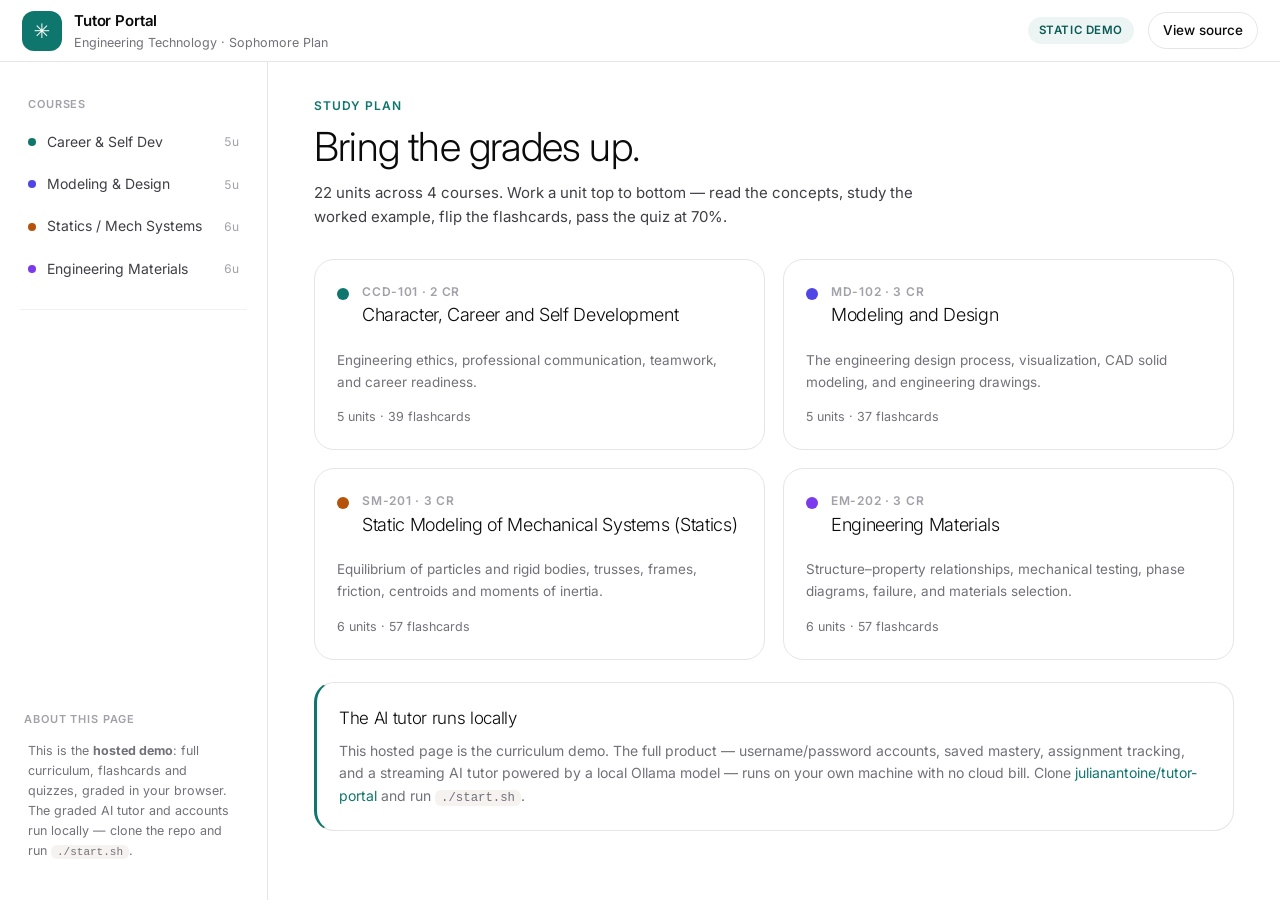
==== docs/index.html @ aa1f927e "Add hosted static demo (docs/) for GitHub Pages: full curriculum, flashcards, client-side graded qui" ====
<!DOCTYPE html>
<html lang="en">
<head>
<meta charset="UTF-8" />
<meta name="viewport" content="width=device-width, initial-scale=1.0" />
<title>Tutor Portal — Engineering Technology Study Plan</title>
<link rel="preconnect" href="https://fonts.googleapis.com" />
<link href="https://fonts.googleapis.com/css2?family=Inter:wght@300;400;500;600;700&display=swap" rel="stylesheet" />
<link rel="stylesheet" href="styles.css" />
<link rel="icon" href="data:image/svg+xml,%3Csvg xmlns='http://www.w3.org/2000/svg' viewBox='0 0 32 32'%3E%3Crect width='32' height='32' rx='8' fill='%230f766e'/%3E%3Ctext x='16' y='22' font-family='Inter,sans-serif' font-size='16' font-weight='700' fill='white' text-anchor='middle'%3E%E2%9C%B3%3C/text%3E%3C/svg%3E" />
</head>
<body>
<div class="app">
  <header class="topbar">
    <div class="brand-row small">
      <div class="logo">✳</div>
      <div><div class="brand-name">Tutor Portal</div><div class="brand-sub">Engineering Technology · Sophomore Plan</div></div>
    </div>
    <div class="topbar-right">
      <span class="pill" style="background:var(--accent-soft);color:var(--accent-ink)">static demo</span>
      <a class="btn btn-ghost btn-sm" href="https://github.com/julianantoine/tutor-portal" target="_blank" rel="noopener">View source</a>
    </div>
  </header>

  <div class="shell">
    <aside class="sidebar">
      <nav class="nav" id="navCourses"><div class="nav-label">Loading…</div></nav>
      <div class="side-sep"></div>
      <div class="side-foot">
        <div class="side-foot-title">About this page</div>
        <p class="muted" style="font-size:12.5px;padding:0 4px">
          This is the <strong>hosted demo</strong>: full curriculum, flashcards and quizzes,
          graded in your browser. The graded AI tutor and accounts run locally — clone the
          repo and run <code>./start.sh</code>.
        </p>
      </div>
    </aside>

    <main class="content" id="content"><div class="loading">Loading curriculum…</div></main>
  </div>
</div>
<script src="demo.js"></script>
</body>
</html>
---- docs/styles.css ----
/* =========================================================================
   Tutor Portal — clean, restrained design language
   Near-white warm canvas · Inter · thin headings · pill buttons ·
   layered sub-0.1 shadows · hairline borders · 20px cards
   ========================================================================= */

:root {
  --bg:      #ffffff;
  --bg-2:    #f5f5f5;
  --bg-3:    #f5f2ef;
  --ink:     #0a0a0a;
  --ink-2:   #3f3f46;
  --ink-3:   #71717a;
  --ink-4:   #a1a1aa;
  --border:  #e5e5e5;
  --border-soft: rgba(0,0,0,0.05);

  --accent:  #0f766e;
  --accent-ink: #0b5b55;
  --accent-soft: rgba(15,118,110,0.08);

  --green:  #15803d;  --green-soft:  rgba(21,128,61,0.10);
  --amber:  #b45309;  --amber-soft:  rgba(180,83,9,0.10);
  --red:    #b91c1c;  --red-soft:    rgba(185,28,28,0.10);
  --violet: #7c3aed;  --violet-soft: rgba(124,58,237,0.10);

  --head: "Inter", system-ui, -apple-system, "Segoe UI", Roboto, sans-serif;
  --body: "Inter", system-ui, -apple-system, "Segoe UI", Roboto, sans-serif;

  --radius: 20px;
  --radius-sm: 12px;
  --radius-xs: 9px;

  --shadow-sm: rgba(0,0,0,0.06) 0px 0px 0px 1px, rgba(0,0,0,0.04) 0px 1px 2px 0px;
  --shadow-md: rgba(0,0,0,0.06) 0px 0px 0px 1px, rgba(0,0,0,0.04) 0px 4px 12px -2px;
  --shadow-lg: rgba(0,0,0,0.07) 0px 0px 0px 1px, rgba(0,0,0,0.06) 0px 18px 40px -12px;

  --sidebar-w: 268px;
  --topbar-h: 62px;
}

* { box-sizing: border-box; }
[hidden] { display: none !important; }

html, body {
  margin: 0; padding: 0;
  background: var(--bg);
  color: var(--ink);
  font-family: var(--body);
  font-size: 15px;
  line-height: 1.6;
  -webkit-font-smoothing: antialiased;
}

h1, h2, h3, h4 { font-family: var(--head); font-weight: 300; letter-spacing: -0.02em; margin: 0; color: var(--ink); }
a { color: inherit; text-decoration: none; }
code { font-family: ui-monospace, SFMono-Regular, Menlo, monospace; font-size: 0.88em; background: var(--bg-3); padding: 1px 6px; border-radius: 6px; }
small { font-size: 12.5px; }

/* ------------------------------------------------------------ buttons */
.btn {
  font-family: var(--body);
  font-size: 14.5px;
  font-weight: 500;
  border: 1px solid transparent;
  border-radius: 9999px;
  padding: 10px 20px;
  cursor: pointer;
  transition: background .15s, border-color .15s, transform .05s, color .15s;
  white-space: nowrap;
}
.btn:active { transform: translateY(1px); }
.btn-primary { background: #000; color: #fff; }
.btn-primary:hover { background: #262626; }
.btn-accent { background: var(--accent); color: #fff; }
.btn-accent:hover { background: var(--accent-ink); }
.btn-ghost { background: transparent; color: var(--ink); border-color: var(--border); }
.btn-ghost:hover { border-color: var(--ink-4); background: var(--bg-2); }
.btn-sm { padding: 7px 14px; font-size: 13.5px; }
.btn-block { width: 100%; display: block; }
.btn[disabled] { opacity: .5; cursor: not-allowed; }

.icon-btn {
  background: transparent; border: none; cursor: pointer; font-size: 17px;
  color: var(--ink-2); width: 36px; height: 36px; border-radius: 10px;
  display: inline-flex; align-items: center; justify-content: center;
}
.icon-btn:hover { background: var(--bg-2); }

/* ============================================================ AUTH ==== */
.auth-wrap { min-height: 100vh; display: grid; grid-template-columns: 1fr 1.05fr; }
.auth-card {
  padding: 64px clamp(28px, 6vw, 84px);
  display: flex; flex-direction: column; justify-content: center;
  max-width: 620px; width: 100%;
}
.auth-aside {
  background: linear-gradient(180deg, #f5f2ef, #fff);
  border-left: 1px solid var(--border);
  display: flex; align-items: center; padding: 64px clamp(28px, 6vw, 84px);
}
.aside-inner { max-width: 460px; }
.aside-inner h2 { font-size: clamp(26px, 3vw, 36px); margin-bottom: 22px; }

.brand-row { display: flex; align-items: center; gap: 12px; margin-bottom: 34px; }
.brand-row.small { margin-bottom: 0; }
.logo {
  width: 40px; height: 40px; border-radius: 12px; background: var(--accent);
  color: #fff; display: grid; place-items: center; font-size: 20px; flex: none;
}
.brand-name { font-weight: 600; font-size: 15px; letter-spacing: -0.01em; }
.brand-sub { font-size: 12.5px; color: var(--ink-3); }

.auth-title { font-size: clamp(34px, 4.6vw, 46px); line-height: 1.05; margin-bottom: 14px; }
.auth-lede { color: var(--ink-2); font-size: 15.5px; margin: 0 0 30px; max-width: 44ch; }

.seg {
  display: inline-flex; background: var(--bg-2); border: 1px solid var(--border);
  border-radius: 9999px; padding: 3px; margin-bottom: 24px;
}
.seg-btn {
  border: none; background: transparent; border-radius: 9999px; cursor: pointer;
  padding: 8px 20px; font-size: 14px; font-weight: 500; color: var(--ink-3);
  font-family: var(--body);
}
.seg-btn.active { background: #fff; color: var(--ink); box-shadow: var(--shadow-sm); }

.field { display: block; margin-bottom: 16px; }
.field > span { display: block; font-size: 13px; font-weight: 500; color: var(--ink-2); margin-bottom: 7px; }
.field input {
  width: 100%; font-family: var(--body); font-size: 15px; color: var(--ink);
  background: var(--bg); border: 1px solid var(--border); border-radius: var(--radius-sm);
  padding: 11px 14px; outline: none; transition: border-color .15s, box-shadow .15s;
}
.field input:focus { border-color: var(--accent); box-shadow: 0 0 0 3px var(--accent-soft); }

.err { background: var(--red-soft); color: var(--red); font-size: 13.5px; padding: 10px 14px; border-radius: var(--radius-xs); margin-bottom: 14px; }

.demo-hint {
  margin-top: 26px; padding: 16px 18px; border: 1px dashed var(--border);
  border-radius: var(--radius-sm); font-size: 13px; color: var(--ink-3);
}
.demo-hint strong { display: block; color: var(--ink-2); margin-bottom: 8px; font-size: 12px; text-transform: uppercase; letter-spacing: .06em; }
.demo-hint div { margin: 4px 0; }

.chip {
  display: inline-block; font-size: 12px; font-weight: 600; letter-spacing: .07em;
  text-transform: uppercase; color: var(--accent); background: var(--accent-soft);
  border-radius: 9999px; padding: 5px 13px; margin-bottom: 18px;
}
.aside-list { list-style: none; padding: 0; margin: 22px 0 0; }
.aside-list li {
  display: flex; align-items: center; gap: 12px; padding: 13px 0;
  border-bottom: 1px solid var(--border-soft); font-size: 14.5px;
}
.aside-list .dot { width: 10px; height: 10px; border-radius: 50%; flex: none; }
.aside-list .a-sub { color: var(--ink-3); font-size: 12.5px; }

/* ============================================================ APP ==== */
.app { min-height: 100vh; }
.topbar {
  position: sticky; top: 0; z-index: 40; height: var(--topbar-h);
  display: flex; align-items: center; gap: 14px; padding: 0 22px;
  background: rgba(255,255,255,0.92); backdrop-filter: blur(10px);
  border-bottom: 1px solid var(--border);
}
.topbar-right { margin-left: auto; display: flex; align-items: center; gap: 14px; }
.whoami { font-size: 14px; font-weight: 500; color: var(--ink-2); }
.pill { font-size: 11.5px; font-weight: 600; text-transform: uppercase; letter-spacing: .05em; border-radius: 9999px; padding: 4px 11px; }
.role-pill { background: var(--bg-3); color: var(--ink-2); }
.role-pill.tutor { background: var(--accent-soft); color: var(--accent-ink); }
.tutor-status { font-size: 15px; color: var(--ink-4); }
.tutor-status.on { color: var(--green); }
.tutor-status.off { color: var(--red); }

.shell { display: grid; grid-template-columns: var(--sidebar-w) 1fr; min-height: calc(100vh - var(--topbar-h)); }

.sidebar {
  border-right: 1px solid var(--border); background: var(--bg);
  padding: 22px 16px; display: flex; flex-direction: column; gap: 6px;
  position: sticky; top: var(--topbar-h); height: calc(100vh - var(--topbar-h)); overflow-y: auto;
}
.nav { display: flex; flex-direction: column; gap: 2px; }
.nav-label { font-size: 11px; font-weight: 600; letter-spacing: .08em; text-transform: uppercase; color: var(--ink-4); padding: 12px 12px 6px; }
.nav-item {
  display: flex; align-items: center; gap: 11px; padding: 9px 12px; border-radius: 10px;
  font-size: 14px; color: var(--ink-2); cursor: pointer; transition: background .12s, color .12s;
}
.nav-item:hover { background: var(--bg-2); }
.nav-item.active { background: var(--bg-3); color: var(--ink); font-weight: 500; }
.ni-ico { width: 18px; text-align: center; color: var(--ink-3); font-size: 13px; }
.nav-item.active .ni-ico { color: var(--accent); }
.nav-dot { width: 8px; height: 8px; border-radius: 50%; flex: none; }
.nav-item .m-pct { margin-left: auto; font-size: 12px; color: var(--ink-4); font-variant-numeric: tabular-nums; }
.side-sep { height: 1px; background: var(--border-soft); margin: 14px 4px; }
.badge { background: var(--accent); color: #fff; font-size: 11px; border-radius: 9999px; padding: 1px 7px; margin-left: auto; font-weight: 600; }

.side-foot { margin-top: auto; padding: 18px 8px 4px; }
.side-foot-title { font-size: 11px; font-weight: 600; letter-spacing: .08em; text-transform: uppercase; color: var(--ink-4); margin-bottom: 6px; }
.ring-wrap { position: relative; width: 120px; height: 120px; margin: 0 auto; }
.ring { transform: rotate(-90deg); }
.ring-bg { fill: none; stroke: var(--bg-3); stroke-width: 10; }
.ring-fg { fill: none; stroke: var(--accent); stroke-width: 10; stroke-linecap: round; stroke-dasharray: 327; stroke-dashoffset: 327; transition: stroke-dashoffset .6s ease; }
.ring-label { position: absolute; inset: 0; display: flex; flex-direction: column; align-items: center; justify-content: center; }
.ring-label span { font-size: 25px; font-weight: 300; letter-spacing: -0.02em; }
.ring-label small { font-size: 11px; color: var(--ink-3); }

.content { padding: 34px clamp(22px, 3.6vw, 52px) 80px; max-width: 1180px; }
.loading { color: var(--ink-3); padding: 40px 0; }

/* -------- page header -------- */
.page-head { margin-bottom: 30px; }
.page-head .eyebrow { font-size: 12px; font-weight: 600; letter-spacing: .07em; text-transform: uppercase; color: var(--accent); margin-bottom: 10px; }
.page-head h1 { font-size: clamp(28px, 3.4vw, 40px); line-height: 1.1; }
.page-head p { color: var(--ink-2); margin: 12px 0 0; max-width: 68ch; }

/* -------- cards / grids -------- */
.grid { display: grid; gap: 18px; }
.grid-2 { grid-template-columns: repeat(2, 1fr); }
.grid-3 { grid-template-columns: repeat(3, 1fr); }
.grid-4 { grid-template-columns: repeat(4, 1fr); }

.card {
  background: var(--bg); border: 1px solid var(--border); border-radius: var(--radius);
  padding: 22px; transition: border-color .15s, box-shadow .15s, transform .15s;
}
.card.hoverable { cursor: pointer; }
.card.hoverable:hover { border-color: var(--ink-4); box-shadow: var(--shadow-md); transform: translateY(-2px); }
.card-top { display: flex; align-items: center; gap: 10px; margin-bottom: 8px; }
.card h3 { font-size: 19px; margin-bottom: 6px; }
.card .muted { color: var(--ink-3); font-size: 13.5px; }

.stat-card { text-align: left; }
.stat-card .big { font-size: 38px; font-weight: 300; letter-spacing: -0.02em; line-height: 1; }
.stat-card .lbl { color: var(--ink-3); font-size: 13px; margin-top: 6px; }

.course-card { display: flex; flex-direction: column; gap: 14px; }
.course-card .course-head { display: flex; align-items: flex-start; gap: 13px; }
.course-card .cc-dot { width: 12px; height: 12px; border-radius: 50%; margin-top: 6px; flex: none; }
.course-card .cc-code { font-size: 12px; font-weight: 600; letter-spacing: .06em; color: var(--ink-4); text-transform: uppercase; }
.course-card h3 { font-size: 18px; }
.course-card .cc-blurb { color: var(--ink-3); font-size: 13.5px; margin: 0; }
.meter { height: 7px; border-radius: 9999px; background: var(--bg-3); overflow: hidden; }
.meter > i { display: block; height: 100%; border-radius: 9999px; transition: width .5s ease; }
.meter-row { display: flex; align-items: center; gap: 10px; font-size: 12.5px; color: var(--ink-3); }
.meter-row .meter { flex: 1; }

/* -------- unit list -------- */
.unit-row {
  display: flex; align-items: center; gap: 16px; padding: 16px 18px;
  border: 1px solid var(--border); border-radius: var(--radius-sm); margin-bottom: 10px;
  background: var(--bg); cursor: pointer; transition: border-color .15s, box-shadow .15s;
}
.unit-row:hover { border-color: var(--ink-4); box-shadow: var(--shadow-sm); }
.unit-row .u-num { width: 30px; height: 30px; border-radius: 9px; background: var(--bg-3); color: var(--ink-2); display: grid; place-items: center; font-size: 13px; font-weight: 600; flex: none; }
.unit-row .u-main { flex: 1; min-width: 0; }
.unit-row .u-title { font-weight: 500; font-size: 15px; }
.unit-row .u-sum { color: var(--ink-3); font-size: 13px; margin-top: 2px; overflow: hidden; text-overflow: ellipsis; white-space: nowrap; }
.unit-row .u-right { display: flex; align-items: center; gap: 12px; flex: none; }
.mini-bar { width: 90px; height: 6px; border-radius: 9999px; background: var(--bg-3); overflow: hidden; }
.mini-bar > i { display: block; height: 100%; }
.u-pct { font-size: 12.5px; color: var(--ink-3); width: 38px; text-align: right; font-variant-numeric: tabular-nums; }

/* -------- unit detail -------- */
.tabs { display: flex; gap: 4px; border-bottom: 1px solid var(--border); margin: 24px 0 26px; flex-wrap: wrap; }
.tab {
  background: none; border: none; cursor: pointer; font-family: var(--body); font-size: 14.5px;
  color: var(--ink-3); padding: 11px 16px; border-bottom: 2px solid transparent; margin-bottom: -1px;
}
.tab:hover { color: var(--ink); }
.tab.active { color: var(--ink); border-bottom-color: var(--accent); font-weight: 500; }
.tab-panel { display: none; }
.tab-panel.active { display: block; }

.learn-block { margin-bottom: 26px; }
.learn-block h3 { font-size: 20px; margin-bottom: 12px; }
.concept { padding: 14px 0; border-bottom: 1px solid var(--border-soft); }
.concept:last-child { border-bottom: none; }
.concept .c-t { font-weight: 600; font-size: 14.5px; }
.concept .c-d { color: var(--ink-2); font-size: 14px; margin-top: 3px; }

.formula {
  display: flex; align-items: baseline; gap: 14px; padding: 13px 16px; border: 1px solid var(--border);
  border-radius: var(--radius-sm); margin-bottom: 9px; background: var(--bg);
}
.formula .f-name { font-weight: 600; font-size: 13.5px; min-width: 180px; }
.formula .f-eq { font-family: ui-monospace, SFMono-Regular, Menlo, monospace; font-size: 14.5px; color: var(--accent-ink); background: var(--accent-soft); padding: 3px 10px; border-radius: 8px; }
.formula .f-note { color: var(--ink-3); font-size: 12.5px; margin-left: auto; text-align: right; }

.example-card { background: var(--bg-3); border: 1px solid var(--border); border-radius: var(--radius); padding: 22px; }
.example-card h4 { font-size: 15px; margin-bottom: 12px; }
.example-card ol { margin: 0 0 14px; padding-left: 20px; }
.example-card ol li { margin-bottom: 6px; font-size: 14px; color: var(--ink-2); }
.answer-box { background: #fff; border: 1px solid var(--border); border-left: 3px solid var(--accent); border-radius: 10px; padding: 13px 16px; font-size: 14px; }
.answer-box strong { color: var(--accent-ink); }

.trap { display: flex; gap: 11px; padding: 11px 0; font-size: 14px; color: var(--ink-2); }
.trap::before { content: "⚑"; color: var(--amber); flex: none; }
.practice-item { padding: 14px 16px; border: 1px solid var(--border); border-radius: var(--radius-sm); margin-bottom: 10px; }
.practice-q { font-size: 14.5px; }
.reveal-btn { margin-top: 10px; }
.practice-a { margin-top: 10px; font-size: 14px; color: var(--ink-2); background: var(--bg-3); border-radius: 9px; padding: 11px 14px; }

/* -------- flashcard -------- */
.fc-wrap { max-width: 560px; }
.fc {
  perspective: 1200px; height: 300px; margin-bottom: 18px; cursor: pointer;
}
.fc-inner { position: relative; width: 100%; height: 100%; transition: transform .5s; transform-style: preserve-3d; }
.fc.flipped .fc-inner { transform: rotateY(180deg); }
.fc-face {
  position: absolute; inset: 0; backface-visibility: hidden; border-radius: var(--radius);
  display: flex; flex-direction: column; align-items: center; justify-content: center; text-align: center;
  padding: 34px; border: 1px solid var(--border);
}
.fc-front { background: var(--bg); }
.fc-back { background: var(--accent-soft); transform: rotateY(180deg); }
.fc-face .fc-kicker { font-size: 11px; font-weight: 600; letter-spacing: .08em; text-transform: uppercase; color: var(--ink-4); margin-bottom: 14px; }
.fc-face .fc-text { font-size: 20px; font-weight: 400; line-height: 1.4; }
.fc-face .fc-text.small { font-size: 16px; font-weight: 300; }
.fc-controls { display: flex; align-items: center; gap: 12px; }
.fc-counter { margin-left: auto; font-size: 13px; color: var(--ink-3); font-variant-numeric: tabular-nums; }

/* -------- quiz -------- */
.quiz-q { border: 1px solid var(--border); border-radius: var(--radius); padding: 22px; margin-bottom: 16px; }
.quiz-q .qq-text { font-size: 15.5px; font-weight: 500; margin-bottom: 14px; }
.opt { display: flex; align-items: center; gap: 12px; padding: 12px 15px; border: 1px solid var(--border); border-radius: var(--radius-xs); margin-bottom: 8px; cursor: pointer; font-size: 14.5px; transition: border-color .12s, background .12s; }
.opt:hover { border-color: var(--ink-4); background: var(--bg-2); }
.opt input { accent-color: var(--accent); }
.opt.sel { border-color: var(--accent); background: var(--accent-soft); }
.opt.right { border-color: var(--green); background: var(--green-soft); }
.opt.wrong { border-color: var(--red); background: var(--red-soft); }
.quiz-explain { margin-top: 12px; font-size: 13.5px; color: var(--ink-2); background: var(--bg-3); border-radius: 9px; padding: 11px 14px; }
.result-banner { border-radius: var(--radius); padding: 22px; margin-bottom: 22px; display: flex; align-items: center; gap: 18px; }
.result-banner.pass { background: var(--green-soft); }
.result-banner.fail { background: var(--amber-soft); }
.result-banner .rb-score { font-size: 40px; font-weight: 300; letter-spacing: -0.02em; }
.result-banner .rb-txt strong { display: block; font-size: 15px; }
.result-banner .rb-txt small { color: var(--ink-2); }

/* -------- tutor chat -------- */
.chat-layout { display: grid; grid-template-columns: 258px 1fr; gap: 20px; height: calc(100vh - var(--topbar-h) - 120px); min-height: 460px; }
.chat-side { border: 1px solid var(--border); border-radius: var(--radius); padding: 16px; overflow-y: auto; }
.chat-side h4 { font-size: 13px; text-transform: uppercase; letter-spacing: .06em; color: var(--ink-4); margin-bottom: 12px; }
.chat-sess { padding: 9px 11px; border-radius: 9px; font-size: 13.5px; cursor: pointer; color: var(--ink-2); overflow: hidden; text-overflow: ellipsis; white-space: nowrap; }
.chat-sess:hover { background: var(--bg-2); }
.chat-sess.active { background: var(--bg-3); color: var(--ink); font-weight: 500; }
.chat-main { display: flex; flex-direction: column; border: 1px solid var(--border); border-radius: var(--radius); overflow: hidden; }
.chat-context { padding: 12px 18px; border-bottom: 1px solid var(--border); display: flex; align-items: center; gap: 12px; flex-wrap: wrap; font-size: 13px; color: var(--ink-3); background: var(--bg-3); }
.chat-context select { font-family: var(--body); font-size: 13px; border: 1px solid var(--border); border-radius: 8px; padding: 5px 10px; background: #fff; color: var(--ink); }
.chat-stream { flex: 1; overflow-y: auto; padding: 22px; display: flex; flex-direction: column; gap: 16px; }
.msg { max-width: 78%; }
.msg .bubble { padding: 12px 16px; border-radius: 16px; font-size: 14.5px; line-height: 1.62; white-space: pre-wrap; overflow-wrap: anywhere; }
.msg.user { align-self: flex-end; }
.msg.user .bubble { background: #000; color: #fff; border-bottom-right-radius: 5px; }
.msg.assistant .bubble { background: var(--bg-3); color: var(--ink); border-bottom-left-radius: 5px; }
.msg .role-tag { font-size: 11px; font-weight: 600; letter-spacing: .06em; text-transform: uppercase; color: var(--ink-4); margin-bottom: 5px; }
.msg.user .role-tag { text-align: right; }
.typing { color: var(--ink-3); font-size: 14px; padding: 4px 2px; }
.typing::after { content: "▍"; animation: blink 1s steps(2) infinite; }
@keyframes blink { 50% { opacity: 0; } }
.chat-input { border-top: 1px solid var(--border); padding: 14px; display: flex; gap: 11px; align-items: flex-end; }
.chat-input textarea {
  flex: 1; font-family: var(--body); font-size: 14.5px; resize: none; border: 1px solid var(--border);
  border-radius: 14px; padding: 11px 14px; outline: none; max-height: 160px; min-height: 44px;
}
.chat-input textarea:focus { border-color: var(--accent); box-shadow: 0 0 0 3px var(--accent-soft); }

/* -------- table -------- */
.table { width: 100%; border-collapse: collapse; font-size: 14px; }
.table th { text-align: left; font-size: 12px; text-transform: uppercase; letter-spacing: .05em; color: var(--ink-4); font-weight: 600; padding: 9px 12px; border-bottom: 1px solid var(--border); }
.table td { padding: 12px; border-bottom: 1px solid var(--border-soft); }
.table tr:last-child td { border-bottom: none; }
.tag { display: inline-block; font-size: 12px; border-radius: 9999px; padding: 3px 11px; font-weight: 500; }
.tag.ok { background: var(--green-soft); color: var(--green); }
.tag.warn { background: var(--amber-soft); color: var(--amber); }
.tag.bad { background: var(--red-soft); color: var(--red); }
.tag.neutral { background: var(--bg-3); color: var(--ink-2); }

.empty { text-align: center; color: var(--ink-3); padding: 46px 20px; border: 1px dashed var(--border); border-radius: var(--radius); }

/* -------- modal -------- */
.modal-overlay { position: fixed; inset: 0; background: rgba(20,20,20,0.42); z-index: 90; display: none; align-items: center; justify-content: center; padding: 22px; }
.modal-overlay.open { display: flex; }
.modal { background: #fff; border-radius: var(--radius); width: 100%; max-width: 640px; max-height: 86vh; display: flex; flex-direction: column; box-shadow: var(--shadow-lg); }
.modal-head { display: flex; align-items: center; padding: 20px 22px; border-bottom: 1px solid var(--border); }
.modal-head h3 { font-size: 18px; }
.modal-head .icon-btn { margin-left: auto; }
.modal-body { padding: 22px; overflow-y: auto; }

/* -------- misc -------- */
.stack > * + * { margin-top: 14px; }
.row { display: flex; align-items: center; gap: 12px; flex-wrap: wrap; }
.row-between { display: flex; align-items: center; justify-content: space-between; gap: 12px; flex-wrap: wrap; }
.spacer { flex: 1; }
.muted { color: var(--ink-3); }
.only-mobile { display: none; }

@media (max-width: 1080px) {
  .grid-4 { grid-template-columns: repeat(2, 1fr); }
  .grid-3 { grid-template-columns: repeat(2, 1fr); }
}
@media (max-width: 900px) {
  .auth-wrap { grid-template-columns: 1fr; }
  .auth-aside { display: none; }
  .shell { grid-template-columns: 1fr; }
  .sidebar { position: fixed; left: 0; top: var(--topbar-h); z-index: 50; width: 280px; transform: translateX(-102%); transition: transform .22s ease; box-shadow: var(--shadow-lg); }
  .sidebar.open { transform: translateX(0); }
  .only-mobile { display: inline-flex; }
  .grid-2, .grid-3, .grid-4 { grid-template-columns: 1fr; }
  .chat-layout { grid-template-columns: 1fr; height: auto; }
  .chat-side { display: none; }
  .chat-stream { max-height: 60vh; }
}
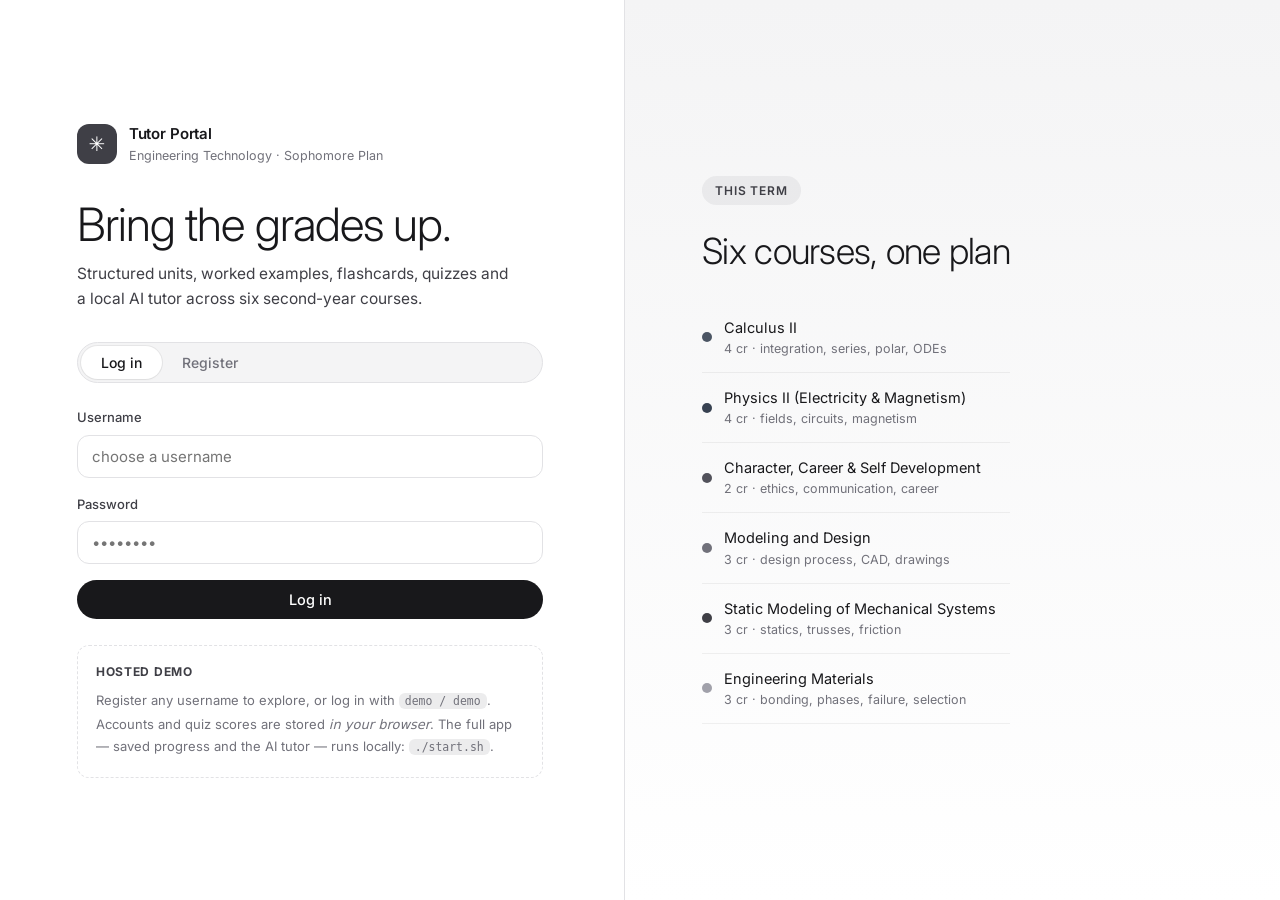
==== commit 401c0591: "Add Calculus II + Physics II (6 courses / 34 units), professional gray theme, hosted register/login " ====
--- a/docs/index.html
+++ b/docs/index.html
@@ -7,38 +7,86 @@
 <link rel="preconnect" href="https://fonts.googleapis.com" />
 <link href="https://fonts.googleapis.com/css2?family=Inter:wght@300;400;500;600;700&display=swap" rel="stylesheet" />
 <link rel="stylesheet" href="styles.css" />
-<link rel="icon" href="data:image/svg+xml,%3Csvg xmlns='http://www.w3.org/2000/svg' viewBox='0 0 32 32'%3E%3Crect width='32' height='32' rx='8' fill='%230f766e'/%3E%3Ctext x='16' y='22' font-family='Inter,sans-serif' font-size='16' font-weight='700' fill='white' text-anchor='middle'%3E%E2%9C%B3%3C/text%3E%3C/svg%3E" />
+<link rel="icon" href="data:image/svg+xml,%3Csvg xmlns='http://www.w3.org/2000/svg' viewBox='0 0 32 32'%3E%3Crect width='32' height='32' rx='8' fill='%2327272a'/%3E%3Ctext x='16' y='22' font-family='Inter,sans-serif' font-size='16' font-weight='700' fill='white' text-anchor='middle'%3E%E2%9C%B3%3C/text%3E%3C/svg%3E" />
 </head>
 <body>
-<div class="app">
+
+<!-- ======================= AUTH (hosted demo) ======================= -->
+<div id="authView" class="auth-wrap">
+  <div class="auth-card">
+    <div class="brand-row">
+      <div class="logo">✳</div>
+      <div><div class="brand-name">Tutor Portal</div><div class="brand-sub">Engineering Technology · Sophomore Plan</div></div>
+    </div>
+    <h1 class="auth-title">Bring the grades up.</h1>
+    <p class="auth-lede">Structured units, worked examples, flashcards, quizzes and a local AI tutor across six second-year courses.</p>
+
+    <div class="seg" id="authSeg">
+      <button class="seg-btn active" data-mode="login">Log in</button>
+      <button class="seg-btn" data-mode="register">Register</button>
+    </div>
+
+    <form id="authForm" autocomplete="on">
+      <label class="field"><span>Username</span>
+        <input id="authUser" type="text" autocomplete="username" placeholder="choose a username" required /></label>
+      <label class="field" id="nameField" hidden><span>Full name</span>
+        <input id="authName" type="text" autocomplete="name" placeholder="Your name" /></label>
+      <label class="field"><span>Password</span>
+        <input id="authPass" type="password" autocomplete="current-password" placeholder="••••••••" required /></label>
+      <div id="authErr" class="err" hidden></div>
+      <button type="submit" id="authSubmit" class="btn btn-primary btn-block">Log in</button>
+    </form>
+
+    <div class="demo-hint">
+      <strong>Hosted demo</strong>
+      <div>Register any username to explore, or log in with <code>demo / demo</code>.</div>
+      <div>Accounts and quiz scores are stored <em>in your browser</em>. The full app — saved progress and the AI tutor — runs locally: <code>./start.sh</code>.</div>
+    </div>
+  </div>
+  <div class="auth-aside">
+    <div class="aside-inner">
+      <div class="chip">This term</div>
+      <h2>Six courses, one plan</h2>
+      <ul class="aside-list" id="asideCourses"></ul>
+    </div>
+  </div>
+</div>
+
+<!-- ============================ APP ============================ -->
+<div id="appView" class="app" hidden>
   <header class="topbar">
+    <button class="icon-btn only-mobile" id="menuBtn" aria-label="Menu">☰</button>
     <div class="brand-row small">
       <div class="logo">✳</div>
       <div><div class="brand-name">Tutor Portal</div><div class="brand-sub">Engineering Technology · Sophomore Plan</div></div>
     </div>
     <div class="topbar-right">
-      <span class="pill" style="background:var(--accent-soft);color:var(--accent-ink)">static demo</span>
+      <span class="pill">static demo</span>
+      <span class="whoami" id="whoami"></span>
       <a class="btn btn-ghost btn-sm" href="https://github.com/julianantoine/tutor-portal" target="_blank" rel="noopener">View source</a>
+      <button class="btn btn-ghost btn-sm" id="logoutBtn">Log out</button>
     </div>
   </header>
 
   <div class="shell">
-    <aside class="sidebar">
+    <aside class="sidebar" id="sidebar">
       <nav class="nav" id="navCourses"><div class="nav-label">Loading…</div></nav>
       <div class="side-sep"></div>
+      <nav class="nav">
+        <a class="nav-item active" data-view="overview"><span class="ni-ico">◎</span> Overview</a>
+      </nav>
       <div class="side-foot">
         <div class="side-foot-title">About this page</div>
         <p class="muted" style="font-size:12.5px;padding:0 4px">
-          This is the <strong>hosted demo</strong>: full curriculum, flashcards and quizzes,
-          graded in your browser. The graded AI tutor and accounts run locally — clone the
-          repo and run <code>./start.sh</code>.
+          Hosted demo: full curriculum, flashcards and quizzes, graded in your browser. The graded AI tutor
+          and saved progress run locally — clone the repo and run <code>./start.sh</code>.
         </p>
       </div>
     </aside>
-
     <main class="content" id="content"><div class="loading">Loading curriculum…</div></main>
   </div>
 </div>
+
 <script src="demo.js"></script>
 </body>
 </html>
--- a/docs/styles.css
+++ b/docs/styles.css
@@ -1,39 +1,41 @@
 /* =========================================================================
-   Tutor Portal — clean, restrained design language
-   Near-white warm canvas · Inter · thin headings · pill buttons ·
-   layered sub-0.1 shadows · hairline borders · 20px cards
+   Tutor Portal — professional gray design language
+   Cool-neutral canvas · Inter · thin headings · pill buttons ·
+   layered sub-0.1 shadows · hairline borders · cards
    ========================================================================= */
 
 :root {
   --bg:      #ffffff;
-  --bg-2:    #f5f5f5;
-  --bg-3:    #f5f2ef;
-  --ink:     #0a0a0a;
+  --bg-2:    #f4f4f5;
+  --bg-3:    #ececed;
+  --bg-4:    #e4e4e7;
+  --ink:     #18181b;
   --ink-2:   #3f3f46;
   --ink-3:   #71717a;
   --ink-4:   #a1a1aa;
-  --border:  #e5e5e5;
-  --border-soft: rgba(0,0,0,0.05);
-
-  --accent:  #0f766e;
-  --accent-ink: #0b5b55;
-  --accent-soft: rgba(15,118,110,0.08);
+  --border:  #e2e2e5;
+  --border-soft: rgba(0,0,0,0.055);
+
+  /* single accent is slate gray — professional, not colorful */
+  --accent:  #3f3f46;
+  --accent-ink: #27272a;
+  --accent-soft: rgba(63,63,70,0.07);
 
   --green:  #15803d;  --green-soft:  rgba(21,128,61,0.10);
-  --amber:  #b45309;  --amber-soft:  rgba(180,83,9,0.10);
+  --amber:  #a16207;  --amber-soft:  rgba(161,98,7,0.10);
   --red:    #b91c1c;  --red-soft:    rgba(185,28,28,0.10);
-  --violet: #7c3aed;  --violet-soft: rgba(124,58,237,0.10);
+  --violet: #52525b;  --violet-soft: rgba(82,82,91,0.10);
 
   --head: "Inter", system-ui, -apple-system, "Segoe UI", Roboto, sans-serif;
   --body: "Inter", system-ui, -apple-system, "Segoe UI", Roboto, sans-serif;
 
-  --radius: 20px;
+  --radius: 18px;
   --radius-sm: 12px;
   --radius-xs: 9px;
 
   --shadow-sm: rgba(0,0,0,0.06) 0px 0px 0px 1px, rgba(0,0,0,0.04) 0px 1px 2px 0px;
-  --shadow-md: rgba(0,0,0,0.06) 0px 0px 0px 1px, rgba(0,0,0,0.04) 0px 4px 12px -2px;
-  --shadow-lg: rgba(0,0,0,0.07) 0px 0px 0px 1px, rgba(0,0,0,0.06) 0px 18px 40px -12px;
+  --shadow-md: rgba(0,0,0,0.06) 0px 0px 0px 1px, rgba(0,0,0,0.05) 0px 4px 14px -3px;
+  --shadow-lg: rgba(0,0,0,0.08) 0px 0px 0px 1px, rgba(0,0,0,0.07) 0px 20px 44px -14px;
 
   --sidebar-w: 268px;
   --topbar-h: 62px;
@@ -70,8 +72,8 @@
   white-space: nowrap;
 }
 .btn:active { transform: translateY(1px); }
-.btn-primary { background: #000; color: #fff; }
-.btn-primary:hover { background: #262626; }
+.btn-primary { background: #18181b; color: #fff; }
+.btn-primary:hover { background: #3f3f46; }
 .btn-accent { background: var(--accent); color: #fff; }
 .btn-accent:hover { background: var(--accent-ink); }
 .btn-ghost { background: transparent; color: var(--ink); border-color: var(--border); }
@@ -95,7 +97,7 @@
   max-width: 620px; width: 100%;
 }
 .auth-aside {
-  background: linear-gradient(180deg, #f5f2ef, #fff);
+  background: linear-gradient(180deg, #f4f4f5, #fff);
   border-left: 1px solid var(--border);
   display: flex; align-items: center; padding: 64px clamp(28px, 6vw, 84px);
 }
@@ -219,6 +221,7 @@
 .grid-2 { grid-template-columns: repeat(2, 1fr); }
 .grid-3 { grid-template-columns: repeat(3, 1fr); }
 .grid-4 { grid-template-columns: repeat(4, 1fr); }
+.grid-courses { display: grid; gap: 18px; grid-template-columns: repeat(3, 1fr); }
 
 .card {
   background: var(--bg); border: 1px solid var(--border); border-radius: var(--radius);
@@ -352,7 +355,7 @@
 .msg { max-width: 78%; }
 .msg .bubble { padding: 12px 16px; border-radius: 16px; font-size: 14.5px; line-height: 1.62; white-space: pre-wrap; overflow-wrap: anywhere; }
 .msg.user { align-self: flex-end; }
-.msg.user .bubble { background: #000; color: #fff; border-bottom-right-radius: 5px; }
+.msg.user .bubble { background: #18181b; color: #fff; border-bottom-right-radius: 5px; }
 .msg.assistant .bubble { background: var(--bg-3); color: var(--ink); border-bottom-left-radius: 5px; }
 .msg .role-tag { font-size: 11px; font-weight: 600; letter-spacing: .06em; text-transform: uppercase; color: var(--ink-4); margin-bottom: 5px; }
 .msg.user .role-tag { text-align: right; }
